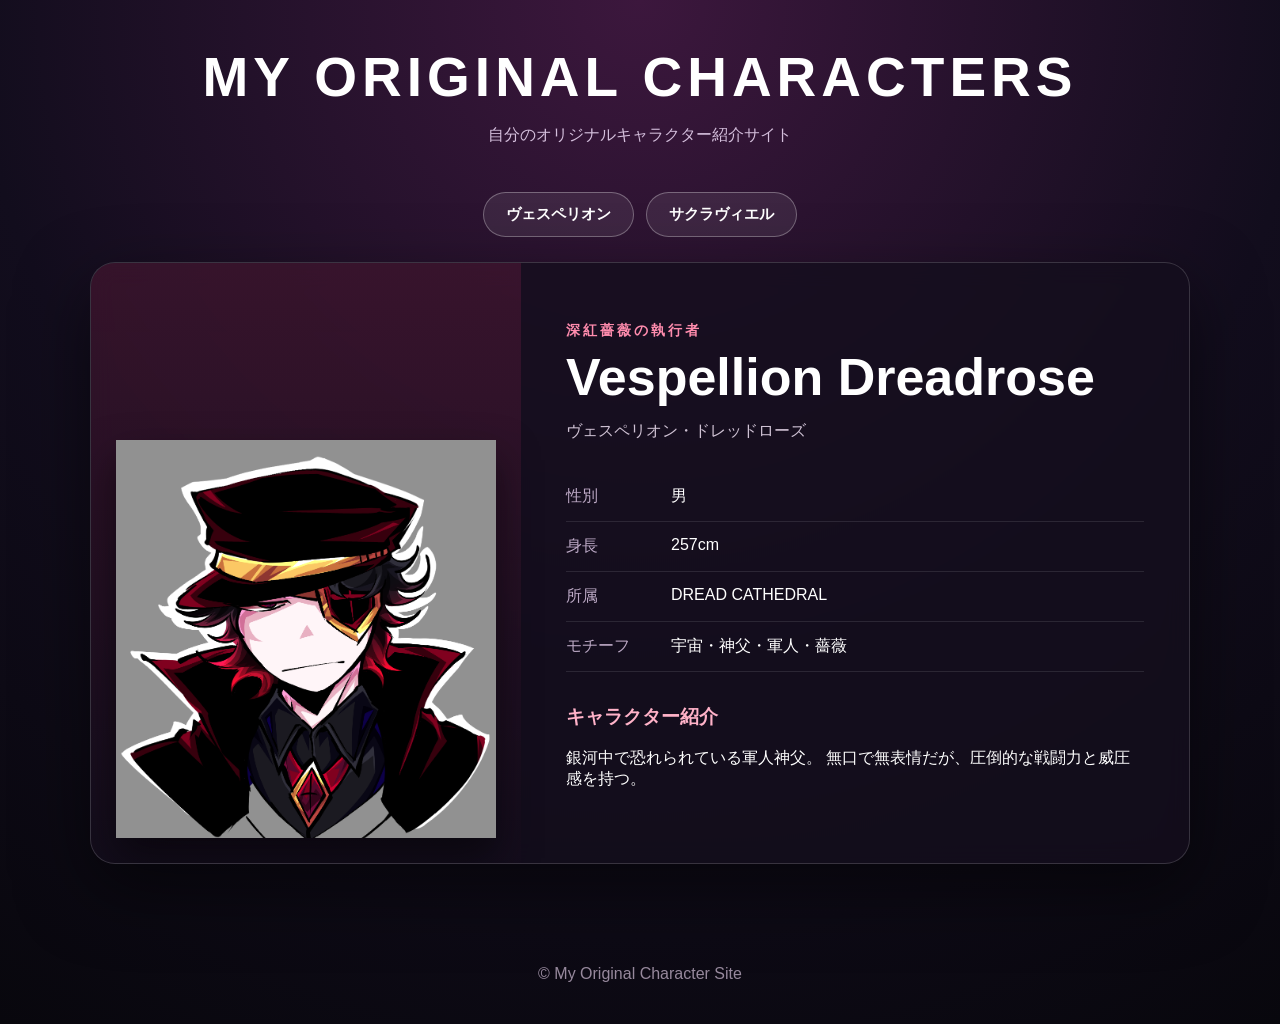
==== index.html @ 63ede495 "Add files via upload" ====
<!DOCTYPE html>
<html lang="ja">
<head>
  <meta charset="UTF-8">

  <!-- スマホでも見やすくする設定 -->
  <meta name="viewport" content="width=device-width, initial-scale=1.0">

  <title>My Original Characters</title>

  <!-- CSSファイルを読み込む -->
  <link rel="stylesheet" href="style.css">
</head>

<body>

  <header>
    <h1>MY ORIGINAL CHARACTERS</h1>
    <p>自分のオリジナルキャラクター紹介サイト</p>
  </header>

  <main>

    <!-- キャラ選択ボタン -->
    <section class="character-buttons">
      <button onclick="showCharacter('vesperion')">
        ヴェスペリオン
      </button>

      <button onclick="showCharacter('sakuraviel')">
        サクラヴィエル
      </button>
    </section>

    <!-- キャラクター表示エリア -->
    <section class="character-card">

      <div class="character-image-area">
        <img
          id="character-image"
          src="images/vesperion.png"
          alt="キャラクター立ち絵"
        >
      </div>

      <div class="character-info">
        <p id="character-title" class="character-title">
          深紅薔薇の執行者
        </p>

        <h2 id="character-name">
          Vespellion Dreadrose
        </h2>

        <p id="character-name-jp">
          ヴェスペリオン・ドレッドローズ
        </p>

        <div class="profile">
          <p>
            <span>性別</span>
            <strong id="character-gender">男</strong>
          </p>

          <p>
            <span>身長</span>
            <strong id="character-height">257cm</strong>
          </p>

          <p>
            <span>所属</span>
            <strong id="character-group">DREAD CATHEDRAL</strong>
          </p>

          <p>
            <span>モチーフ</span>
            <strong id="character-motif">
              宇宙・神父・軍人・薔薇
            </strong>
          </p>
        </div>

        <h3>キャラクター紹介</h3>

        <p id="character-description">
          銀河中で恐れられている軍人神父。
          無口で無表情だが、圧倒的な戦闘力と威圧感を持つ。
        </p>
      </div>

    </section>

  </main>

  <footer>
    <p>© My Original Character Site</p>
  </footer>

  <!-- JavaScriptファイルを読み込む -->
  <script src="script.js"></script>

</body>
</html>
---- style.css ----
/* ページ全体 */
* {
  box-sizing: border-box;
}

body {
  margin: 0;
  min-height: 100vh;

  font-family:
    "Yu Gothic",
    "Meiryo",
    sans-serif;

  color: white;

  background:
    radial-gradient(
      circle at top,
      #3c173d,
      #120d1d 55%,
      #08070d
    );
}

/* 上部タイトル */
header {
  padding: 45px 20px 30px;
  text-align: center;
}

header h1 {
  margin: 0;
  font-size: clamp(28px, 6vw, 55px);
  letter-spacing: 5px;
}

header p {
  color: #d4bfdc;
}

/* メイン部分 */
main {
  width: min(1100px, 92%);
  margin: auto;
  padding-bottom: 60px;
}

/* キャラ選択ボタン */
.character-buttons {
  display: flex;
  justify-content: center;
  flex-wrap: wrap;

  gap: 12px;
  margin-bottom: 25px;
}

.character-buttons button {
  padding: 12px 22px;

  color: white;
  font-size: 15px;
  font-weight: bold;

  background: rgba(255, 255, 255, 0.08);

  border: 1px solid rgba(255, 255, 255, 0.3);
  border-radius: 999px;

  cursor: pointer;

  transition:
    transform 0.2s,
    background 0.2s;
}

.character-buttons button:hover {
  transform: translateY(-3px);
  background: rgba(255, 255, 255, 0.2);
}

/* キャラクターカード */
.character-card {
  display: grid;
  grid-template-columns: minmax(280px, 430px) 1fr;

  overflow: hidden;

  background: rgba(20, 14, 29, 0.8);

  border: 1px solid rgba(255, 255, 255, 0.16);
  border-radius: 25px;

  box-shadow:
    0 25px 70px rgba(0, 0, 0, 0.5);

  backdrop-filter: blur(12px);
}

/* 立ち絵部分 */
.character-image-area {
  display: flex;
  align-items: flex-end;
  justify-content: center;

  min-height: 600px;
  padding: 25px;

  background:
    linear-gradient(
      180deg,
      rgba(153, 36, 83, 0.25),
      rgba(23, 13, 31, 0.2)
    );
}

.character-image-area img {
  display: block;

  width: 100%;
  max-height: 570px;

  object-fit: contain;

  filter:
    drop-shadow(0 20px 20px rgba(0, 0, 0, 0.5));
}

/* プロフィール部分 */
.character-info {
  padding: 45px;
}

.character-title {
  margin-bottom: 10px;

  color: #ff8cae;

  font-size: 14px;
  font-weight: bold;
  letter-spacing: 3px;
}

.character-info h2 {
  margin: 0;

  font-size: clamp(30px, 5vw, 52px);
  line-height: 1.05;
}

#character-name-jp {
  color: #cfc2d4;
}

.character-info h3 {
  margin-top: 32px;

  color: #ffb2c8;
}

/* プロフィール一覧 */
.profile {
  margin-top: 30px;
}

.profile p {
  display: grid;
  grid-template-columns: 90px 1fr;

  gap: 15px;

  margin: 0;
  padding: 14px 0;

  border-bottom:
    1px solid rgba(255, 255, 255, 0.1);
}

.profile span {
  color: #bca9c5;
}

.profile strong {
  font-weight: normal;
}

/* 下部 */
footer {
  padding: 25px;
  text-align: center;

  color: #97899d;
}

/* スマホ表示 */
@media screen and (max-width: 750px) {
  .character-card {
    grid-template-columns: 1fr;
  }

  .character-image-area {
    min-height: 420px;
  }

  .character-image-area img {
    max-height: 400px;
  }

  .character-info {
    padding: 30px 24px;
  }
}
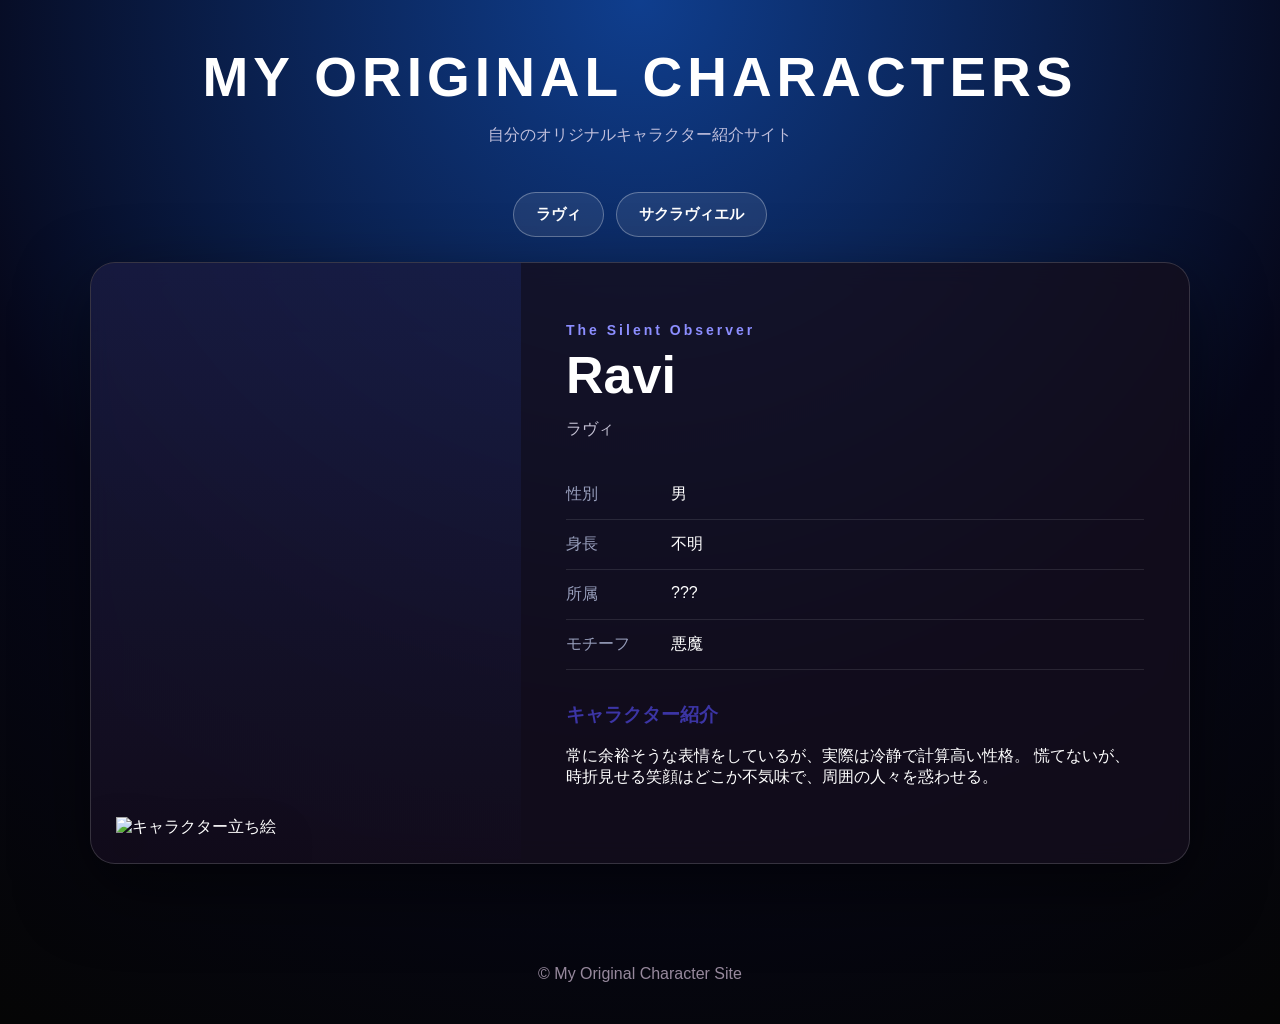
==== commit 3f0df745: "modified:   index.html modified:   style.css" ====
--- a/index.html
+++ b/index.html
@@ -23,8 +23,8 @@
 
     <!-- キャラ選択ボタン -->
     <section class="character-buttons">
-      <button onclick="showCharacter('vesperion')">
-        ヴェスペリオン
+      <button onclick="showCharacter('ravi')">
+        ラヴィ
       </button>
 
       <button onclick="showCharacter('sakuraviel')">
@@ -38,22 +38,22 @@
       <div class="character-image-area">
         <img
           id="character-image"
-          src="images/vesperion.png"
+          src="images/ravi.png"
           alt="キャラクター立ち絵"
         >
       </div>
 
       <div class="character-info">
         <p id="character-title" class="character-title">
-          深紅薔薇の執行者
+          The Silent Observer
         </p>
 
         <h2 id="character-name">
-          Vespellion Dreadrose
+          Ravi
         </h2>
 
         <p id="character-name-jp">
-          ヴェスペリオン・ドレッドローズ
+          ラヴィ
         </p>
 
         <div class="profile">
@@ -64,18 +64,18 @@
 
           <p>
             <span>身長</span>
-            <strong id="character-height">257cm</strong>
+            <strong id="character-height">不明</strong>
           </p>
 
           <p>
             <span>所属</span>
-            <strong id="character-group">DREAD CATHEDRAL</strong>
+            <strong id="character-group">???</strong>
           </p>
 
           <p>
             <span>モチーフ</span>
             <strong id="character-motif">
-              宇宙・神父・軍人・薔薇
+              悪魔
             </strong>
           </p>
         </div>
@@ -83,8 +83,8 @@
         <h3>キャラクター紹介</h3>
 
         <p id="character-description">
-          銀河中で恐れられている軍人神父。
-          無口で無表情だが、圧倒的な戦闘力と威圧感を持つ。
+          常に余裕そうな表情をしているが、実際は冷静で計算高い性格。
+          慌てないが、時折見せる笑顔はどこか不気味で、周囲の人々を惑わせる。
         </p>
       </div>
 
--- a/style.css
+++ b/style.css
@@ -14,13 +14,12 @@
 
   color: white;
 
-  background:
-    radial-gradient(
-      circle at top,
-      #3c173d,
-      #120d1d 55%,
-      #08070d
-    );
+background: radial-gradient(
+    circle at top,
+    #0f3e8e,
+    #060719 60%,
+    #050505
+);
 }
 
 /* 上部タイトル */
@@ -36,7 +35,7 @@
 }
 
 header p {
-  color: #d4bfdc;
+  color: #c0bfdc;
 }
 
 /* メイン部分 */
@@ -110,7 +109,7 @@
   background:
     linear-gradient(
       180deg,
-      rgba(153, 36, 83, 0.25),
+      rgba(36, 59, 153, 0.25),
       rgba(23, 13, 31, 0.2)
     );
 }
@@ -135,7 +134,7 @@
 .character-title {
   margin-bottom: 10px;
 
-  color: #ff8cae;
+  color: #8c8eff;
 
   font-size: 14px;
   font-weight: bold;
@@ -150,13 +149,13 @@
 }
 
 #character-name-jp {
-  color: #cfc2d4;
+  color: #c5c2d4;
 }
 
 .character-info h3 {
   margin-top: 32px;
 
-  color: #ffb2c8;
+  color: #3c35a5;
 }
 
 /* プロフィール一覧 */
@@ -178,7 +177,7 @@
 }
 
 .profile span {
-  color: #bca9c5;
+  color: #979ebb;
 }
 
 .profile strong {
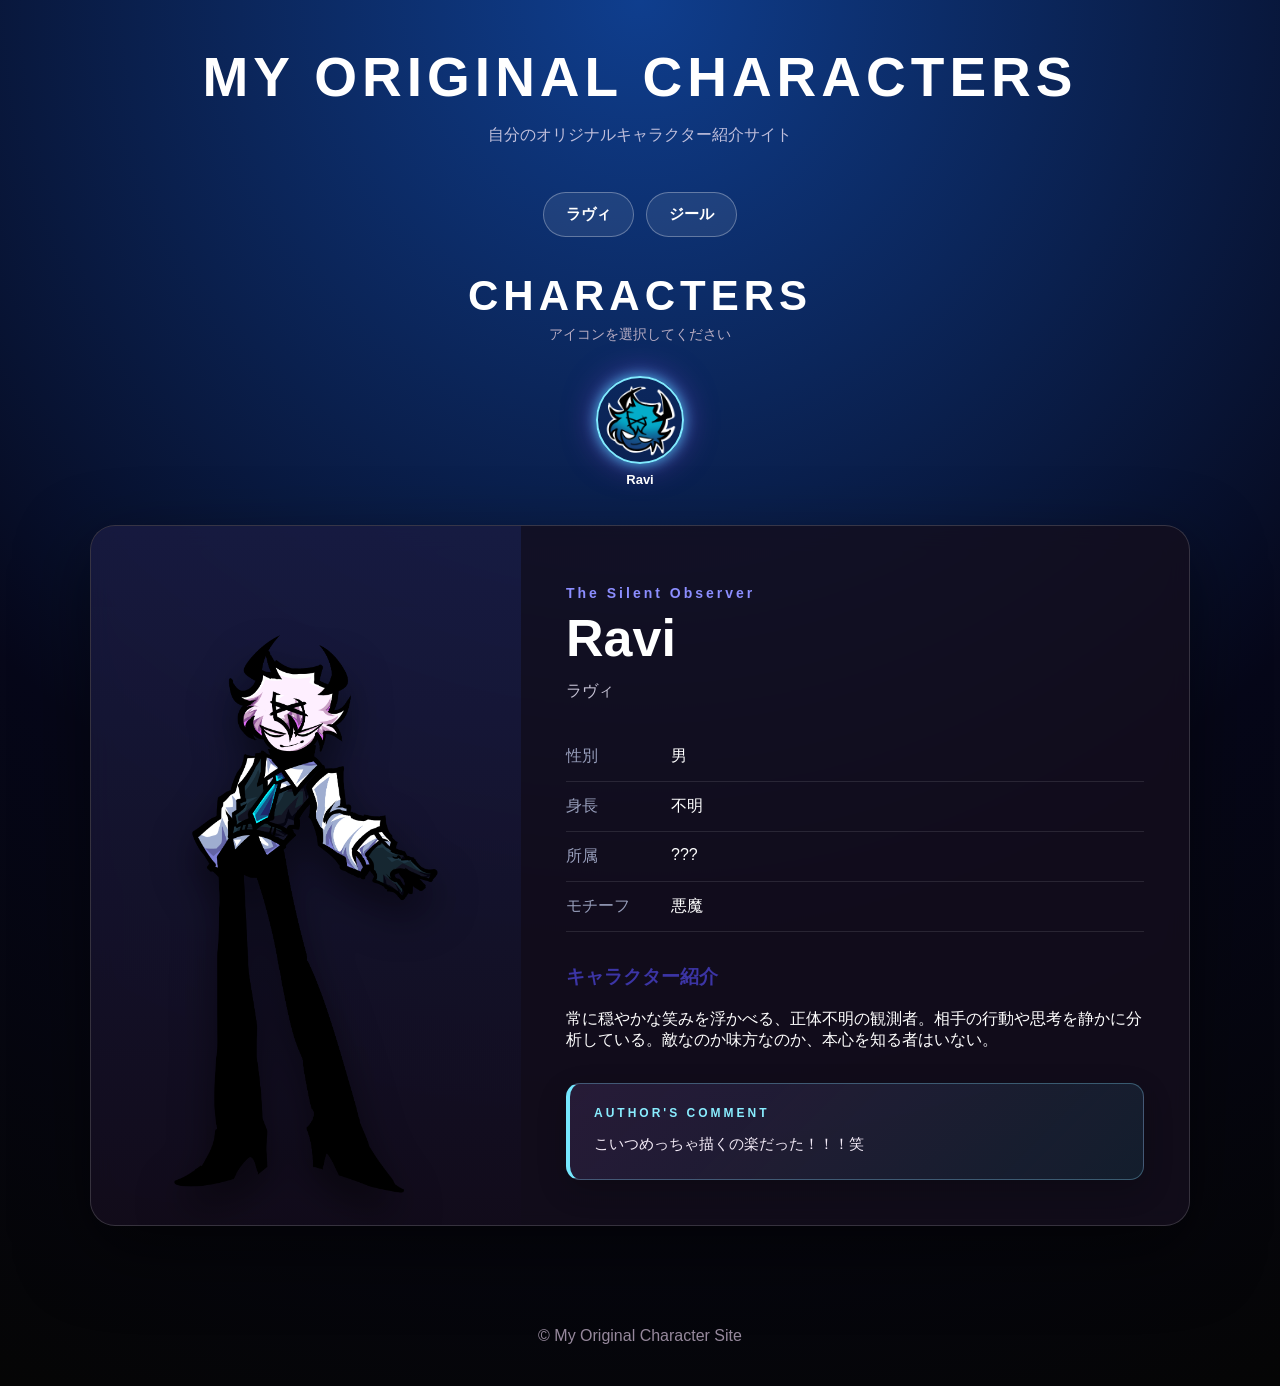
==== commit 3899ac01: "new file:   images/icons/ravi-icon.png modified:   index.html modified:   script.js modified:   styl" ====
--- a/index.html
+++ b/index.html
@@ -27,10 +27,36 @@
         ラヴィ
       </button>
 
-      <button onclick="showCharacter('sakuraviel')">
-        サクラヴィエル
+      <button onclick="showCharacter('zeal')">
+        ジール
       </button>
     </section>
+
+    <!-- キャラクター選択 -->
+<section class="character-selector">
+  <h2>CHARACTERS</h2>
+  <p class="selector-description">
+    アイコンを選択してください
+  </p>
+
+  <div class="character-icon-list">
+
+    <!-- Ravi -->
+    <button
+      class="character-icon-button active"
+      data-character="ravi"
+      aria-label="Raviを表示"
+    >
+      <img
+        src="./images/icons/ravi-icon.png"
+        alt="Raviのアイコン"
+      >
+
+      <span>Ravi</span>
+    </button>
+
+  </div>
+</section>
 
     <!-- キャラクター表示エリア -->
     <section class="character-card">
@@ -83,9 +109,18 @@
         <h3>キャラクター紹介</h3>
 
         <p id="character-description">
-          常に余裕そうな表情をしているが、実際は冷静で計算高い性格。
-          慌てないが、時折見せる笑顔はどこか不気味で、周囲の人々を惑わせる。
+          常に穏やかな笑みを浮かべる、正体不明の観測者。相手の行動や思考を静かに分析している。敵なのか味方なのか、本心を知る者はいない。
         </p>
+
+        <div class="author-comment-box">
+        <p class="author-comment-label">
+          AUTHOR'S COMMENT
+        </p>
+
+        <p id="character-author-comment">
+          こいつめっちゃ描くの楽だった！！！笑
+        </p>
+      </div>
       </div>
 
     </section>
--- a/style.css
+++ b/style.css
@@ -209,4 +209,185 @@
   .character-info {
     padding: 30px 24px;
   }
+}
+
+/* =========================
+   キャラクター選択エリア
+========================= */
+
+.character-selector {
+  margin-bottom: 30px;
+  text-align: center;
+}
+
+.character-selector h2 {
+  margin-bottom: 6px;
+
+  font-size: clamp(26px, 5vw, 42px);
+  letter-spacing: 5px;
+}
+
+.selector-description {
+  margin-top: 0;
+  margin-bottom: 24px;
+
+  color: #b9adc3;
+  font-size: 14px;
+}
+
+/* アイコン一覧 */
+.character-icon-list {
+  display: flex;
+  justify-content: center;
+  align-items: flex-start;
+  flex-wrap: wrap;
+
+  gap: 18px;
+}
+
+/* ボタン本体 */
+.character-icon-button {
+  width: 105px;
+  padding: 8px;
+
+  color: white;
+  background: transparent;
+
+  border: none;
+  border-radius: 16px;
+
+  cursor: pointer;
+
+  transition:
+    transform 0.2s ease,
+    background 0.2s ease;
+}
+
+/* アイコン画像 */
+.character-icon-button img {
+  display: block;
+
+  width: 88px;
+  height: 88px;
+  margin: 0 auto 8px;
+
+  object-fit: cover;
+
+  border: 2px solid rgba(255, 255, 255, 0.25);
+  border-radius: 50%;
+
+  transition:
+    border-color 0.2s ease,
+    box-shadow 0.2s ease,
+    transform 0.2s ease;
+}
+
+/* キャラ名 */
+.character-icon-button span {
+  display: block;
+
+  overflow: hidden;
+
+  font-size: 13px;
+  font-weight: bold;
+  text-overflow: ellipsis;
+  white-space: nowrap;
+}
+
+/* マウスを重ねた時 */
+.character-icon-button:hover {
+  transform: translateY(-5px);
+  background: rgba(255, 255, 255, 0.06);
+}
+
+.character-icon-button:hover img {
+  transform: scale(1.05);
+
+  border-color: #80eaff;
+
+  box-shadow:
+    0 0 12px rgba(74, 219, 255, 0.65),
+    0 0 28px rgba(161, 84, 255, 0.35);
+}
+
+/* 現在選択中のキャラ */
+.character-icon-button.active img {
+  border-color: #80eaff;
+
+  box-shadow:
+    0 0 14px rgba(74, 219, 255, 0.8),
+    0 0 32px rgba(161, 84, 255, 0.5);
+}
+
+/* キャラ切り替え時の演出 */
+.character-card.switching {
+  animation: characterFade 0.4s ease;
+}
+
+@keyframes characterFade {
+  from {
+    opacity: 0;
+    transform: translateY(15px);
+  }
+
+  to {
+    opacity: 1;
+    transform: translateY(0);
+  }
+}
+
+/* スマホ用 */
+@media screen and (max-width: 600px) {
+  .character-icon-list {
+    gap: 10px;
+  }
+
+  .character-icon-button {
+    width: 82px;
+  }
+
+  .character-icon-button img {
+    width: 68px;
+    height: 68px;
+  }
+}
+/* 作者コメント */
+.author-comment-box {
+  position: relative;
+
+  margin-top: 32px;
+  padding: 22px 24px;
+
+  background:
+    linear-gradient(
+      135deg,
+      rgba(111, 78, 150, 0.24),
+      rgba(44, 190, 220, 0.1)
+    );
+
+  border: 1px solid rgba(137, 223, 255, 0.32);
+  border-left: 4px solid #76e8ff;
+  border-radius: 14px;
+
+  box-shadow:
+    0 10px 30px rgba(0, 0, 0, 0.2);
+}
+
+.author-comment-label {
+  margin: 0 0 10px;
+
+  color: #89edff;
+
+  font-size: 12px;
+  font-weight: bold;
+  letter-spacing: 3px;
+}
+
+#character-author-comment {
+  margin: 0;
+
+  color: #f4ecf8;
+
+  font-size: 15px;
+  line-height: 1.8;
 }
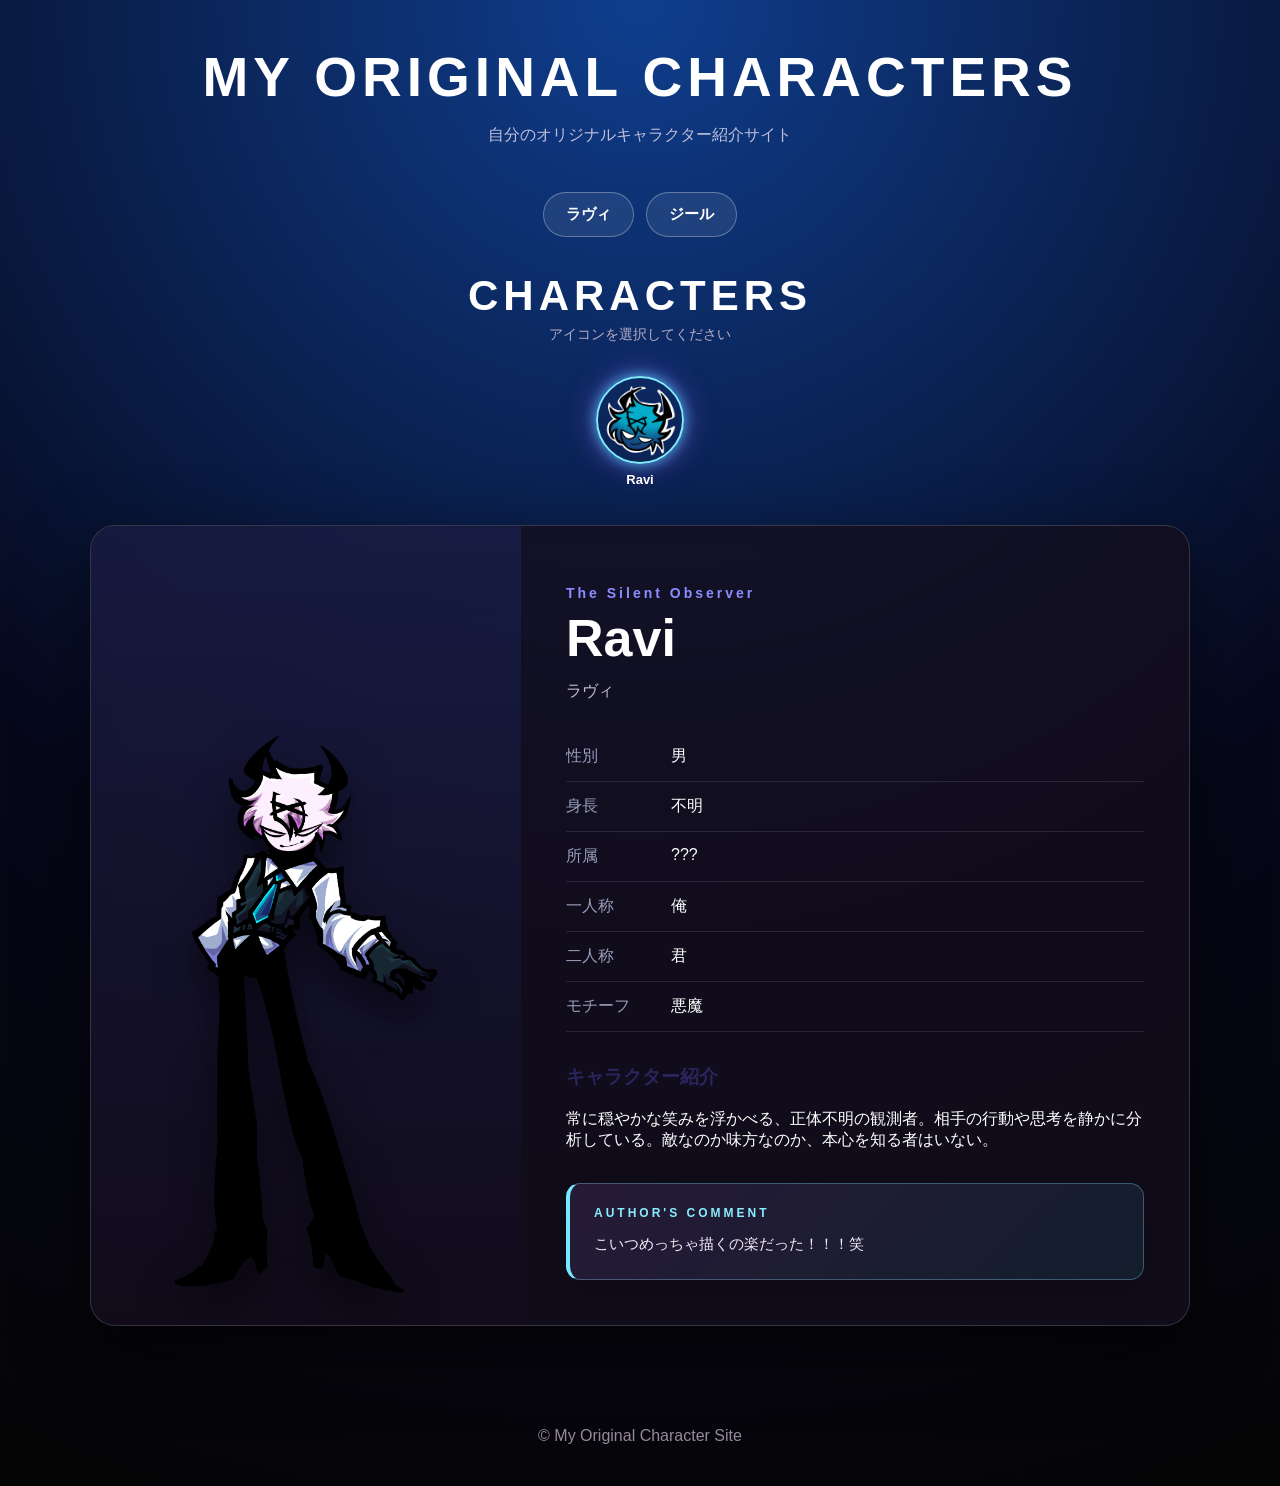
==== commit 5cea3a16: "a" ====
--- a/index.html
+++ b/index.html
@@ -99,6 +99,20 @@
           </p>
 
           <p>
+            <span>一人称</span>
+            <strong id="character-first-person">
+            俺
+            </strong>
+          </p>
+
+          <p>
+            <span>二人称</span>
+            <strong id="character-second-person">
+            君
+            </strong>
+          </p>
+
+          <p>
             <span>モチーフ</span>
             <strong id="character-motif">
               悪魔
--- a/style.css
+++ b/style.css
@@ -155,7 +155,7 @@
 .character-info h3 {
   margin-top: 32px;
 
-  color: #3c35a5;
+  color: #29265e;
 }
 
 /* プロフィール一覧 */
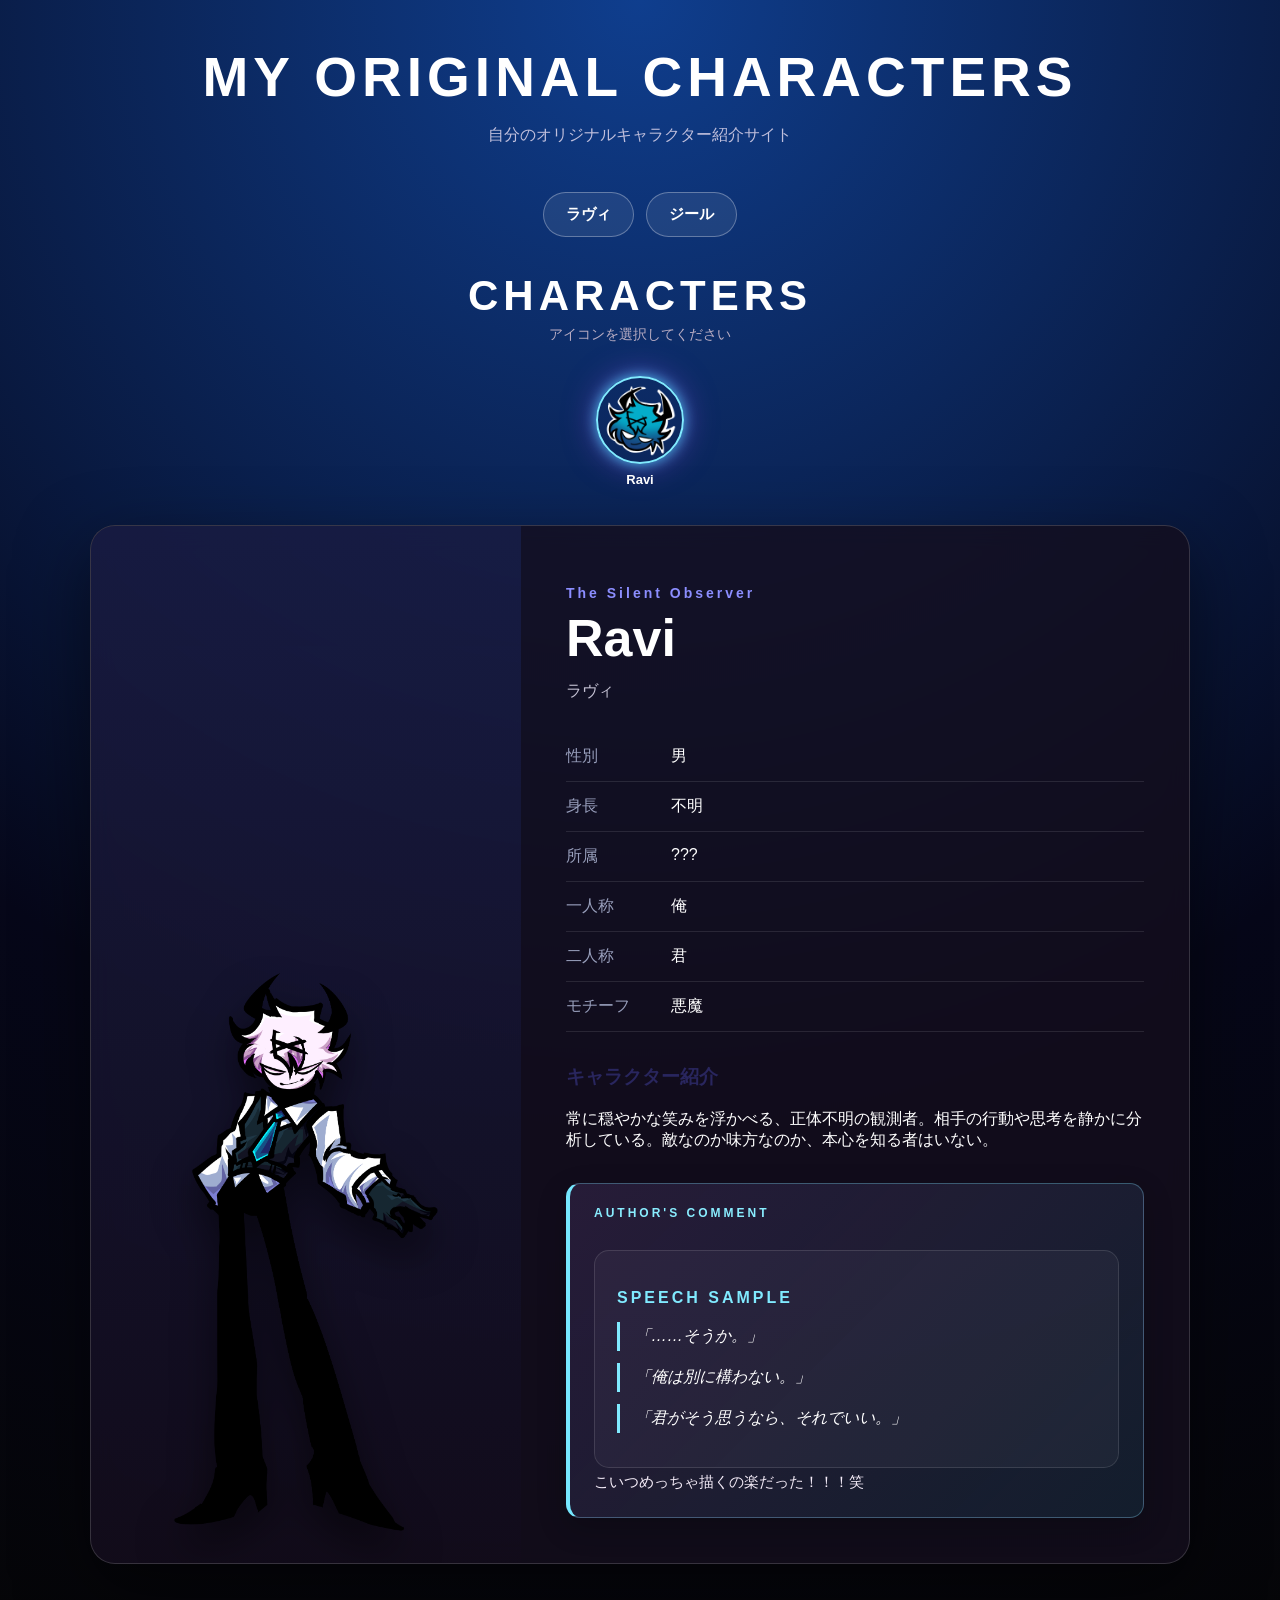
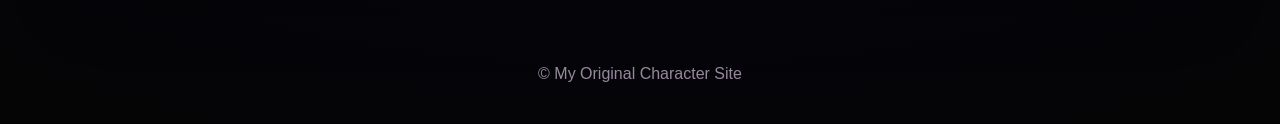
==== commit c266908d: "a" ====
--- a/index.html
+++ b/index.html
@@ -131,6 +131,24 @@
           AUTHOR'S COMMENT
         </p>
 
+        <div class="speech-box">
+
+        <p class="speech-title">
+        SPEECH SAMPLE
+        </p>
+
+        <div id="character-speech">
+
+        <p>「……そうか。」</p>
+
+        <p>「俺は別に構わない。」</p>
+
+        <p>「君がそう思うなら、それでいい。」</p>
+
+        </div>
+
+      </div>
+
         <p id="character-author-comment">
           こいつめっちゃ描くの楽だった！！！笑
         </p>
--- a/style.css
+++ b/style.css
@@ -390,4 +390,44 @@
 
   font-size: 15px;
   line-height: 1.8;
+}
+
+.speech-box{
+
+    margin-top:30px;
+
+    padding:22px;
+
+    background:rgba(255,255,255,.04);
+
+    border-radius:15px;
+
+    border:1px solid rgba(255,255,255,.12);
+
+}
+
+.speech-title{
+
+    color:#80eaff;
+
+    letter-spacing:3px;
+
+    font-weight:bold;
+
+    margin-bottom:15px;
+
+}
+
+#character-speech p{
+
+    margin:12px 0;
+
+    padding-left:15px;
+
+    border-left:3px solid #80eaff;
+
+    font-style:italic;
+
+    line-height:1.8;
+
 }
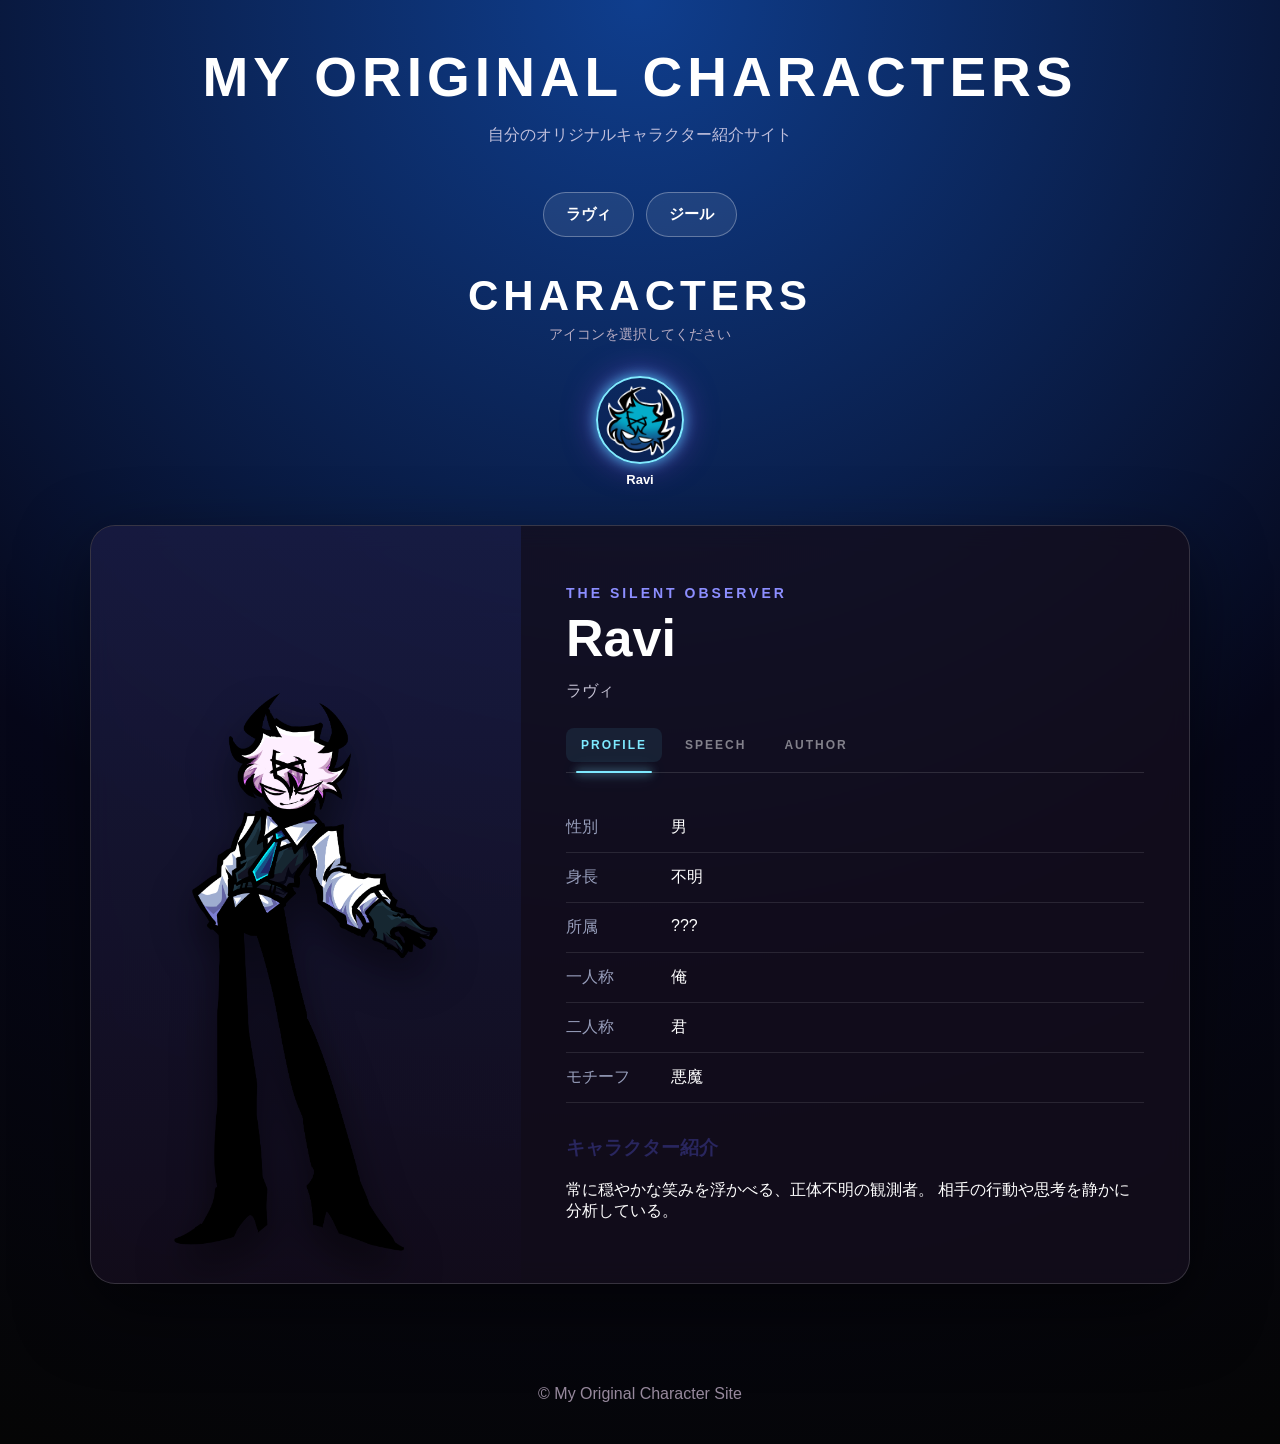
==== commit 53a133c3: "a" ====
--- a/index.html
+++ b/index.html
@@ -69,91 +69,134 @@
         >
       </div>
 
-      <div class="character-info">
-        <p id="character-title" class="character-title">
-          The Silent Observer
-        </p>
-
-        <h2 id="character-name">
-          Ravi
-        </h2>
-
-        <p id="character-name-jp">
-          ラヴィ
-        </p>
-
-        <div class="profile">
-          <p>
-            <span>性別</span>
-            <strong id="character-gender">男</strong>
-          </p>
-
-          <p>
-            <span>身長</span>
-            <strong id="character-height">不明</strong>
-          </p>
-
-          <p>
-            <span>所属</span>
-            <strong id="character-group">???</strong>
-          </p>
-
-          <p>
-            <span>一人称</span>
-            <strong id="character-first-person">
-            俺
-            </strong>
-          </p>
-
-          <p>
-            <span>二人称</span>
-            <strong id="character-second-person">
-            君
-            </strong>
-          </p>
-
-          <p>
-            <span>モチーフ</span>
-            <strong id="character-motif">
-              悪魔
-            </strong>
-          </p>
-        </div>
-
-        <h3>キャラクター紹介</h3>
-
-        <p id="character-description">
-          常に穏やかな笑みを浮かべる、正体不明の観測者。相手の行動や思考を静かに分析している。敵なのか味方なのか、本心を知る者はいない。
-        </p>
-
-        <div class="author-comment-box">
-        <p class="author-comment-label">
-          AUTHOR'S COMMENT
-        </p>
-
-        <div class="speech-box">
-
-        <p class="speech-title">
-        SPEECH SAMPLE
-        </p>
-
-        <div id="character-speech">
-
-        <p>「……そうか。」</p>
-
-        <p>「俺は別に構わない。」</p>
-
-        <p>「君がそう思うなら、それでいい。」</p>
-
-        </div>
-
-      </div>
-
-        <p id="character-author-comment">
-          こいつめっちゃ描くの楽だった！！！笑
-        </p>
-      </div>
-      </div>
+<div class="character-info">
+
+  <p id="character-title" class="character-title">
+    THE SILENT OBSERVER
+  </p>
+
+  <h2 id="character-name">Ravi</h2>
+
+  <p id="character-name-jp">ラヴィ</p>
+
+  <!-- タブボタン -->
+  <div class="character-tabs" role="tablist">
+
+    <button
+      class="tab-button active"
+      data-tab="profile"
+      type="button"
+      role="tab"
+      aria-selected="true"
+    >
+      PROFILE
+    </button>
+
+    <button
+      class="tab-button"
+      data-tab="speech"
+      type="button"
+      role="tab"
+      aria-selected="false"
+    >
+      SPEECH
+    </button>
+
+    <button
+      class="tab-button"
+      data-tab="author"
+      type="button"
+      role="tab"
+      aria-selected="false"
+    >
+      AUTHOR
+    </button>
+
+  </div>
+
+  <!-- PROFILEタブ -->
+  <div
+    id="tab-profile"
+    class="tab-content active"
+    role="tabpanel"
+  >
+    <div class="profile">
+
+      <p>
+        <span>性別</span>
+        <strong id="character-gender">男</strong>
+      </p>
+
+      <p>
+        <span>身長</span>
+        <strong id="character-height">不明</strong>
+      </p>
+
+      <p>
+        <span>所属</span>
+        <strong id="character-group">???</strong>
+      </p>
+
+      <p>
+        <span>一人称</span>
+        <strong id="character-first-person">俺</strong>
+      </p>
+
+      <p>
+        <span>二人称</span>
+        <strong id="character-second-person">君</strong>
+      </p>
+
+      <p>
+        <span>モチーフ</span>
+        <strong id="character-motif">悪魔</strong>
+      </p>
+
+    </div>
+
+    <div class="character-description-area">
+      <h3>キャラクター紹介</h3>
+
+      <p id="character-description">
+        常に穏やかな笑みを浮かべる、正体不明の観測者。
+        相手の行動や思考を静かに分析している。
+      </p>
+    </div>
+  </div>
+
+  <!-- SPEECHタブ -->
+  <div
+    id="tab-speech"
+    class="tab-content"
+    role="tabpanel"
+    hidden
+  >
+    <p class="tab-section-title">SPEECH SAMPLE</p>
+
+    <div id="character-speech">
+      <p>「……そうか。」</p>
+      <p>「俺は別に構わない。」</p>
+      <p>「君がそう思うなら、それでいい。」</p>
+    </div>
+  </div>
+
+  <!-- AUTHORタブ -->
+  <div
+    id="tab-author"
+    class="tab-content"
+    role="tabpanel"
+    hidden
+  >
+    <p class="tab-section-title">AUTHOR'S COMMENT</p>
+
+    <div class="author-comment-box">
+      <p id="character-author-comment">
+        こいつめっちゃ描くの楽だった！！！笑
+      </p>
+    </div>
+  </div>
+
+</div>
 
     </section>
 
--- a/style.css
+++ b/style.css
@@ -353,24 +353,28 @@
 }
 /* 作者コメント */
 .author-comment-box {
-  position: relative;
-
-  margin-top: 32px;
-  padding: 22px 24px;
+  margin: 0;
+  padding: 24px;
 
   background:
     linear-gradient(
       135deg,
-      rgba(111, 78, 150, 0.24),
-      rgba(44, 190, 220, 0.1)
+      rgba(104, 91, 170, 0.15),
+      rgba(54, 203, 231, 0.08)
     );
 
-  border: 1px solid rgba(137, 223, 255, 0.32);
-  border-left: 4px solid #76e8ff;
+  border: 1px solid rgba(126, 234, 255, 0.24);
+  border-left: 3px solid #7eeaff;
   border-radius: 14px;
-
-  box-shadow:
-    0 10px 30px rgba(0, 0, 0, 0.2);
+}
+
+#character-author-comment {
+  margin: 0;
+
+  color: rgba(255, 255, 255, 0.9);
+
+  font-size: 15px;
+  line-height: 1.9;
 }
 
 .author-comment-label {
@@ -418,16 +422,127 @@
 
 }
 
-#character-speech p{
-
-    margin:12px 0;
-
-    padding-left:15px;
-
-    border-left:3px solid #80eaff;
-
-    font-style:italic;
-
-    line-height:1.8;
-
+#character-speech {
+  padding: 20px;
+
+  background: rgba(255, 255, 255, 0.035);
+
+  border: 1px solid rgba(126, 234, 255, 0.16);
+  border-radius: 14px;
+}
+
+#character-speech p {
+  margin: 0 0 14px;
+  padding: 4px 0 4px 16px;
+
+  color: rgba(255, 255, 255, 0.86);
+
+  border-left: 2px solid #7eeaff;
+
+  line-height: 1.8;
+}
+
+#character-speech p:last-child {
+  margin-bottom: 0;
+}
+
+/* =========================
+   キャラクター詳細タブ
+========================= */
+
+.character-tabs {
+  display: flex;
+  gap: 8px;
+
+  margin-top: 26px;
+  margin-bottom: 24px;
+  padding-bottom: 10px;
+
+  border-bottom: 1px solid rgba(255, 255, 255, 0.12);
+}
+
+.tab-button {
+  position: relative;
+
+  padding: 10px 15px;
+
+  color: rgba(255, 255, 255, 0.48);
+  background: transparent;
+
+  border: none;
+  border-radius: 8px;
+
+  font-size: 12px;
+  font-weight: bold;
+  letter-spacing: 2px;
+
+  cursor: pointer;
+
+  transition:
+    color 0.2s ease,
+    background-color 0.2s ease,
+    transform 0.2s ease;
+}
+
+.tab-button:hover {
+  color: #ffffff;
+  background: rgba(255, 255, 255, 0.06);
+
+  transform: translateY(-2px);
+}
+
+.tab-button.active {
+  color: #7eeaff;
+  background: rgba(91, 216, 255, 0.09);
+}
+
+/* 選択中タブの下線 */
+.tab-button.active::after {
+  content: "";
+
+  position: absolute;
+  right: 10px;
+  bottom: -11px;
+  left: 10px;
+
+  height: 2px;
+
+  background: #7eeaff;
+
+  border-radius: 999px;
+
+  box-shadow:
+    0 0 8px rgba(126, 234, 255, 0.9),
+    0 0 18px rgba(126, 234, 255, 0.4);
+}
+
+/* タブの中身 */
+.tab-content {
+  animation: tabFadeIn 0.35s ease;
+}
+
+.tab-content[hidden] {
+  display: none;
+}
+
+.tab-section-title {
+  margin: 0 0 20px;
+
+  color: #7eeaff;
+
+  font-size: 13px;
+  font-weight: bold;
+  letter-spacing: 3px;
+}
+
+@keyframes tabFadeIn {
+  from {
+    opacity: 0;
+    transform: translateY(10px);
+  }
+
+  to {
+    opacity: 1;
+    transform: translateY(0);
+  }
 }
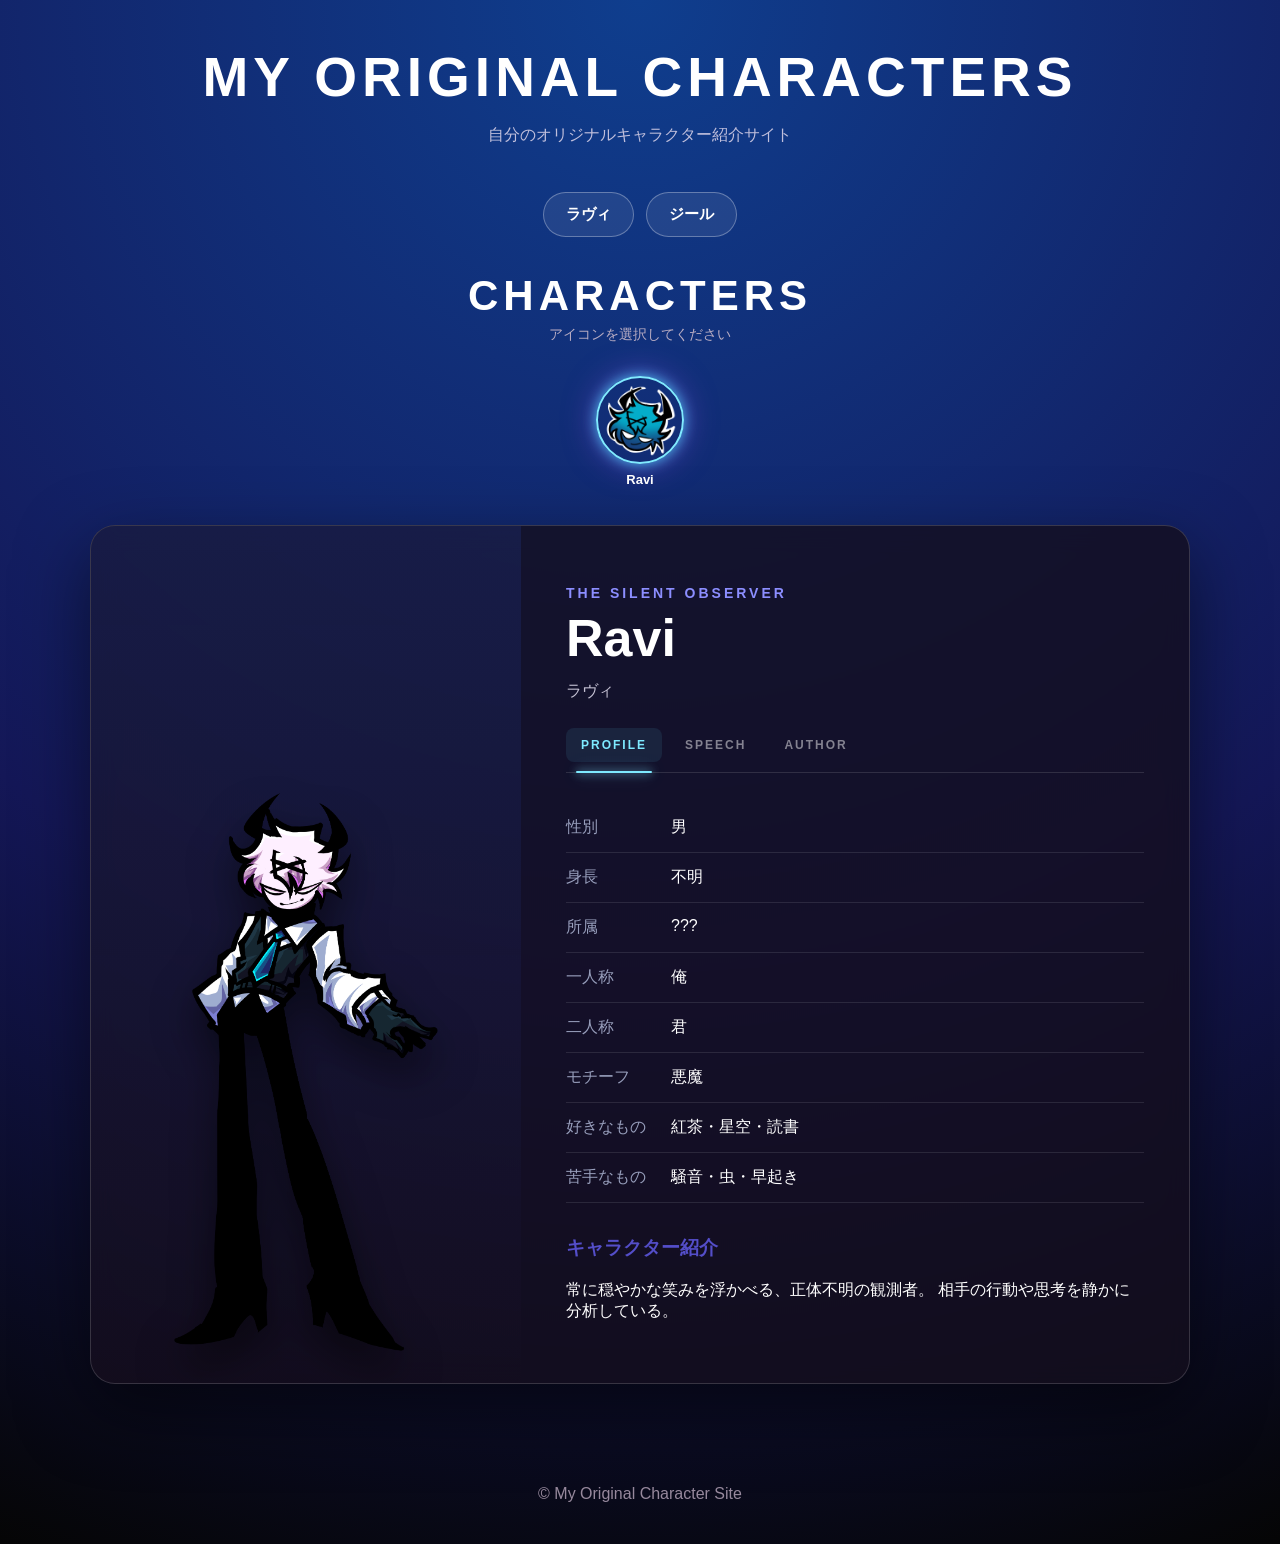
==== commit f3c211ae: "a" ====
--- a/index.html
+++ b/index.html
@@ -151,6 +151,20 @@
         <span>モチーフ</span>
         <strong id="character-motif">悪魔</strong>
       </p>
+
+      <p>
+        <span>好きなもの</span>
+        <strong id="character-likes">
+          紅茶・星空・読書
+      </strong>
+      </p>
+
+      <p>
+        <span>苦手なもの</span>
+        <strong id="character-dislikes">
+          騒音・虫・早起き
+        </strong>
+    </p>
 
     </div>
 
--- a/style.css
+++ b/style.css
@@ -17,7 +17,7 @@
 background: radial-gradient(
     circle at top,
     #0f3e8e,
-    #060719 60%,
+    #141757 60%,
     #050505
 );
 }
@@ -155,7 +155,7 @@
 .character-info h3 {
   margin-top: 32px;
 
-  color: #29265e;
+  color: #544ec9;
 }
 
 /* プロフィール一覧 */
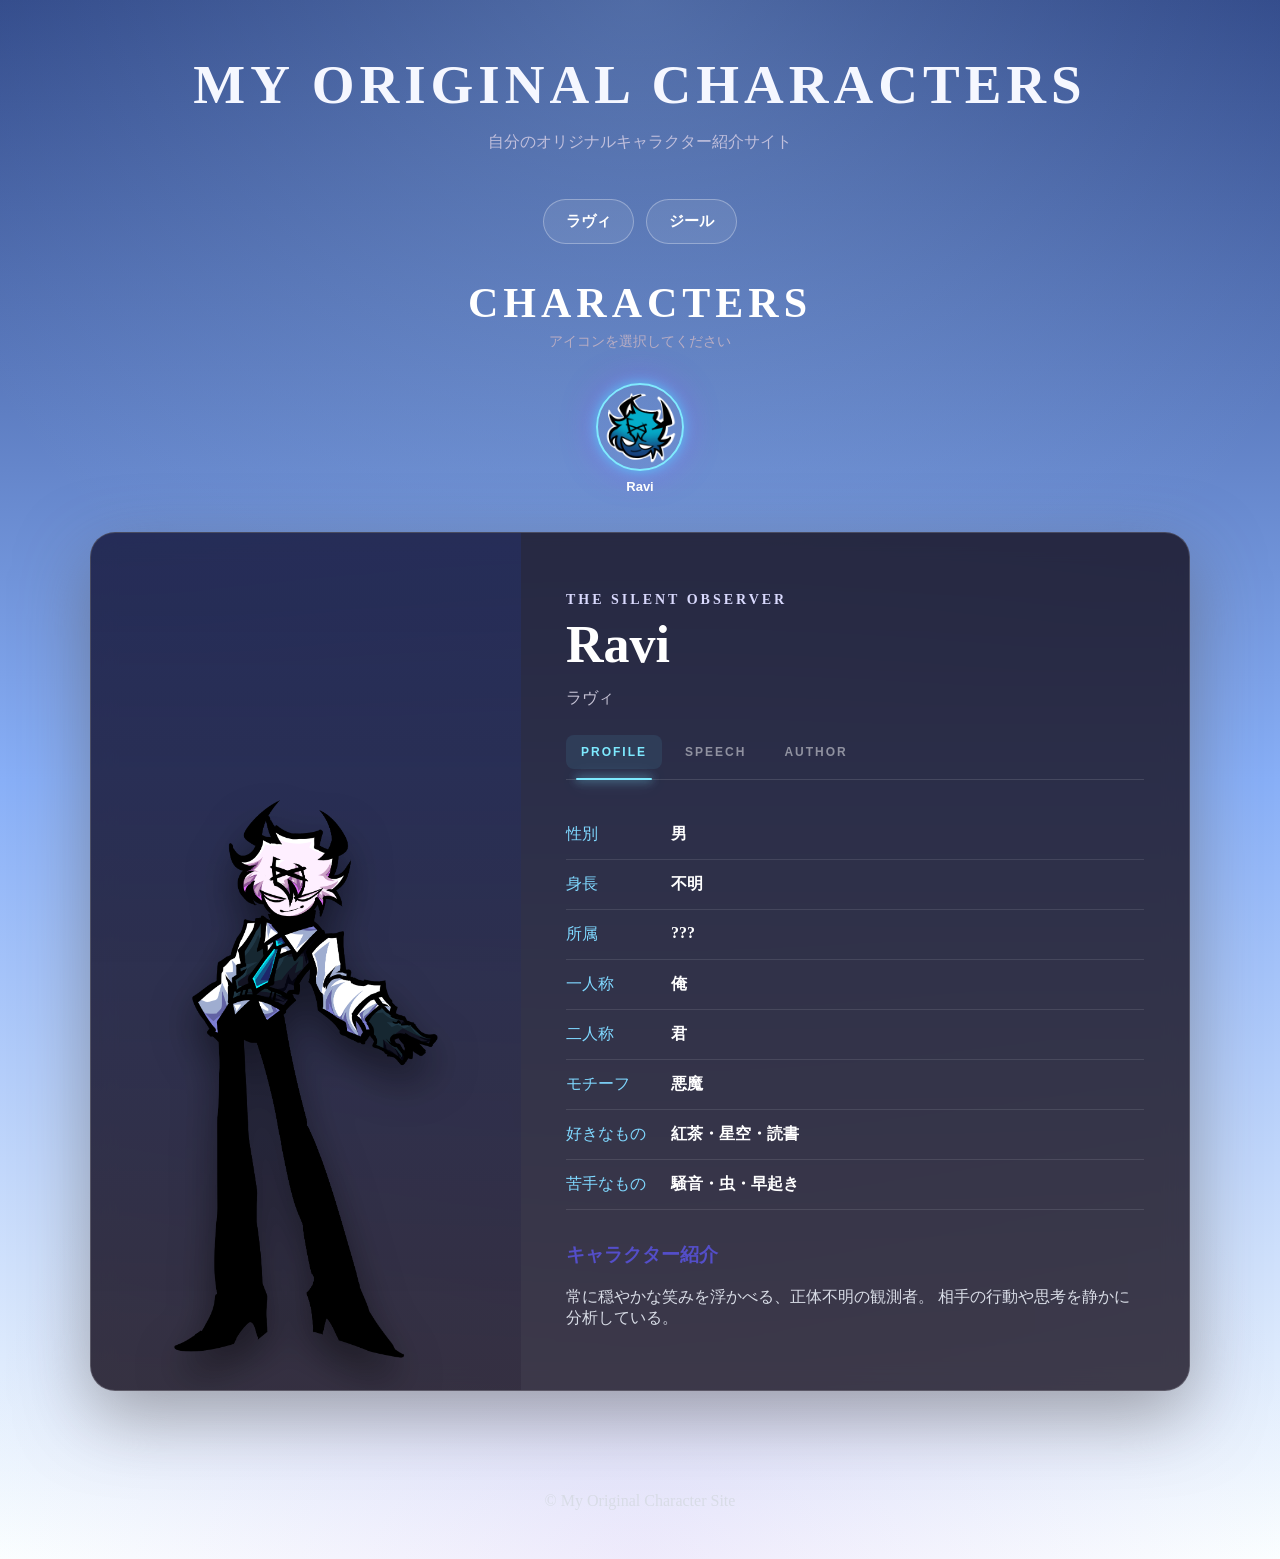
==== commit a68f76be: "a" ====
--- a/index.html
+++ b/index.html
@@ -221,7 +221,8 @@
   </footer>
 
   <!-- JavaScriptファイルを読み込む -->
-  <script src="script.js"></script>
+<script src="characters.js"></script>
+<script src="script.js"></script>
 
 </body>
 </html>
--- a/style.css
+++ b/style.css
@@ -3,23 +3,31 @@
   box-sizing: border-box;
 }
 
-body {
-  margin: 0;
-  min-height: 100vh;
-
-  font-family:
-    "Yu Gothic",
-    "Meiryo",
-    sans-serif;
-
-  color: white;
-
-background: radial-gradient(
-    circle at top,
-    #0f3e8e,
-    #141757 60%,
-    #050505
+body{
+
+background:
+
+radial-gradient(
+circle at top,
+rgba(176, 214, 255, 0.25),
+transparent 45%
+),
+
+radial-gradient(
+circle at bottom,
+rgba(167, 119, 231, 0.15),
+transparent 40%
+),
+
+linear-gradient(
+180deg,
+#304888,
+#88aff7,
+#fbffff
 );
+
+color: #f5f7ff;
+
 }
 
 /* 上部タイトル */
@@ -92,7 +100,7 @@
   border-radius: 25px;
 
   box-shadow:
-    0 25px 70px rgba(0, 0, 0, 0.5);
+    0 25px 70px rgba(92, 87, 87, 0.5);
 
   backdrop-filter: blur(12px);
 }
@@ -134,7 +142,7 @@
 .character-title {
   margin-bottom: 10px;
 
-  color: #8c8eff;
+  color: #d9d9fd;
 
   font-size: 14px;
   font-weight: bold;
@@ -176,12 +184,20 @@
     1px solid rgba(255, 255, 255, 0.1);
 }
 
-.profile span {
-  color: #979ebb;
-}
-
-.profile strong {
-  font-weight: normal;
+.profile span{
+    color:#7fd8ff;
+}
+
+.profile strong{
+    color:white;
+}
+
+p{
+    color:#d8dce6;
+}
+
+h2{
+    color:white;
 }
 
 /* 下部 */
@@ -189,7 +205,7 @@
   padding: 25px;
   text-align: center;
 
-  color: #97899d;
+  color: #d4c6da;
 }
 
 /* スマホ表示 */
